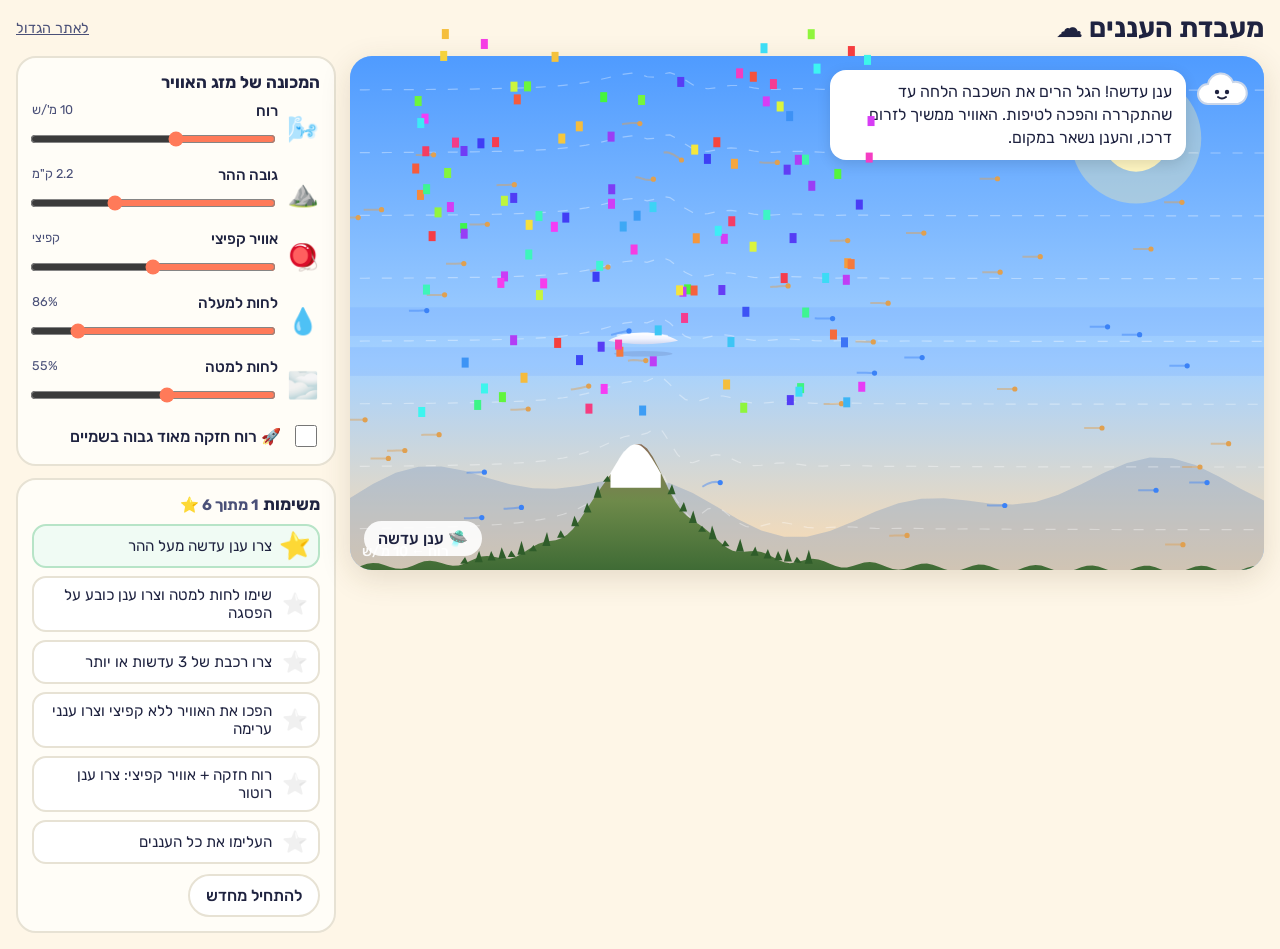
==== site/kids.html @ 24c7b1ba "Kids cloud lab, layer card, MicroHH experiment Co-Authored-By: claude-flow <ruv@ruv.net>" ====
<!doctype html>
<html lang="he" dir="rtl">
<head>
<meta charset="utf-8">
<meta name="viewport" content="width=device-width, initial-scale=1, viewport-fit=cover">
<title>מעבדת העננים לילדים</title>
<meta name="description" content="משחק: מזיזים רוח, הר ולחות ורואים איזה ענן נוצר. ענן עדשה, ענן כובע, רכבת עדשות וענני ערימה.">
<link rel="preconnect" href="https://fonts.googleapis.com"><link rel="preconnect" href="https://fonts.gstatic.com" crossorigin>
<link href="https://fonts.googleapis.com/css2?family=Rubik:wght@400;500;700&display=swap" rel="stylesheet">
<style>
  :root { --ink: #1f2340; --ink-2: #4a5078; --card: #fffdf7; --line: #e7e2d4; --accent: #ff7a59; --blue: #3b82f6; --ok: #22a06b; }
  * { box-sizing: border-box; }
  html, body { margin: 0; min-height: 100%; background: #fef6e7; color: var(--ink); font-family: 'Rubik', system-ui, sans-serif; }
  header { display: flex; align-items: center; gap: 12px; padding: 12px 16px; }
  header h1 { margin: 0; font-size: clamp(1.2rem, 3.6vw, 1.7rem); font-weight: 700; }
  header a { margin-inline-start: auto; color: var(--ink-2); font-size: .9rem; }
  main { display: grid; grid-template-columns: 1fr 320px; gap: 14px; padding: 0 16px 16px; }
  @media (max-width: 860px) { main { grid-template-columns: 1fr; } }
  .stage { position: relative; border-radius: 22px; overflow: hidden; box-shadow: 0 8px 30px rgb(80 60 20 / .15); background: #9ecbff; min-height: 300px; aspect-ratio: 16 / 9; }
  canvas { display: block; width: 100%; height: 100%; }
  .bubble { position: absolute; inset-inline-start: 14px; top: 14px; max-width: min(420px, 75%); display: flex; gap: 10px; align-items: flex-start; }
  .bubble .who { flex: none; width: 54px; height: 40px; animation: bob 3.2s ease-in-out infinite; }
  @keyframes bob { 50% { transform: translateY(-4px) scale(1.04, .97); } }
  @media (prefers-reduced-motion: reduce) { .bubble .who { animation: none; } }
  .bubble p { margin: 0; padding: 10px 14px; border-radius: 16px; background: #fff; font-size: 1rem; line-height: 1.45; box-shadow: 0 4px 14px rgb(0 0 0 / .12); }
  .found { position: absolute; inset-inline-end: 14px; bottom: 14px; padding: 8px 14px; border-radius: 999px; background: rgb(255 255 255 / .9); font-weight: 500; font-size: 1rem; }
  aside { display: grid; gap: 12px; align-content: start; }
  .card { background: var(--card); border: 2px solid var(--line); border-radius: 20px; padding: 14px; }
  .card h2 { margin: 0 0 10px; font-size: 1.05rem; }
  .ctl { display: grid; grid-template-columns: 34px 1fr; gap: 2px 8px; align-items: center; margin-bottom: 10px; }
  .ctl .ic { grid-row: span 2; font-size: 1.6rem; text-align: center; }
  .ctl label { font-weight: 500; font-size: .95rem; display: flex; justify-content: space-between; }
  .ctl label small { color: var(--ink-2); font-weight: 400; }
  input[type=range] { width: 100%; height: 30px; accent-color: var(--accent); }
  .switch { display: flex; align-items: center; gap: 10px; font-weight: 500; }
  .switch input { width: 22px; height: 22px; accent-color: var(--accent); }
  .missions { list-style: none; margin: 0; padding: 0; display: grid; gap: 8px; }
  .missions li { display: flex; gap: 10px; align-items: center; padding: 8px 10px; border-radius: 14px; background: #fff; border: 2px solid var(--line); font-size: .95rem; }
  .missions li .st { font-size: 1.3rem; filter: grayscale(1) opacity(.35); transition: filter .4s, transform .4s; }
  .missions li.done { border-color: #b7e4c7; background: #f0fbf4; }
  .missions li.done .st { filter: none; transform: scale(1.25) rotate(-10deg); }
  .row { display: flex; gap: 8px; flex-wrap: wrap; }
  button { font: inherit; border: 0; border-radius: 999px; padding: 10px 16px; background: var(--blue); color: #fff; font-weight: 500; cursor: pointer; }
  button.ghost { background: #fff; color: var(--ink); border: 2px solid var(--line); }
  .score { font-size: .95rem; color: var(--ink-2); }
  .confetti { position: fixed; inset: 0; pointer-events: none; z-index: 20; }
  :focus-visible { outline: 3px solid var(--accent); outline-offset: 2px; }
</style>
</head>
<body>
<header>
  <h1>מעבדת העננים ☁️</h1>
  <a href="./">לאתר הגדול</a>
</header>
<main>
  <section class="stage" aria-label="השמיים וההר">
    <canvas id="sky" role="img" aria-label="הר, רוח ועננים"></canvas>
    <div class="bubble"><svg class="who" viewBox="0 0 54 40" aria-hidden="true"><path d="M12 34a10 10 0 0 1 0-20 13 13 0 0 1 25-2 9 9 0 0 1 5 22Z" fill="#fff" stroke="#c9d6ea" stroke-width="2"/><circle cx="21" cy="22" r="2.2" fill="#1f2340"/><circle cx="31" cy="22" r="2.2" fill="#1f2340"/><path d="M22 27q4 3 8 0" stroke="#1f2340" stroke-width="2" fill="none" stroke-linecap="round"/></svg><p id="tip" aria-live="polite">שלום! אני ענני. הזיזו את הרוח וראו מה קורה לאוויר שעובר מעל ההר.</p></div>
    <div class="found" id="found" aria-live="polite"></div>
  </section>
  <aside>
    <div class="card">
      <h2>המכונה של מזג האוויר</h2>
      <div class="ctl"><span class="ic" aria-hidden="true">🌬️</span><label for="wind">רוח <small id="o-wind"></small></label><input id="wind" type="range" min="0" max="25" step="1" value="10"></div>
      <div class="ctl"><span class="ic" aria-hidden="true">⛰️</span><label for="hill">גובה ההר <small id="o-hill"></small></label><input id="hill" type="range" min="0.6" max="3" step="0.1" value="2.2"></div>
      <div class="ctl"><span class="ic" aria-hidden="true">🪀</span><label for="spring">אוויר קפיצי <small id="o-spring"></small></label><input id="spring" type="range" min="0" max="2" step="0.05" value="1"></div>
      <div class="ctl"><span class="ic" aria-hidden="true">💧</span><label for="up">לחות למעלה <small id="o-up"></small></label><input id="up" type="range" min="20" max="100" step="1" value="86"></div>
      <div class="ctl"><span class="ic" aria-hidden="true">🌫️</span><label for="low">לחות למטה <small id="o-low"></small></label><input id="low" type="range" min="20" max="100" step="1" value="55"></div>
      <label class="switch"><input id="jet" type="checkbox"> 🚀 רוח חזקה מאוד גבוה בשמיים</label>
    </div>
    <div class="card">
      <h2>משימות <span class="score" id="score"></span></h2>
      <ul class="missions" id="missions"></ul>
      <div class="row" style="margin-top:10px"><button class="ghost" id="reset" type="button">להתחיל מחדש</button></div>
    </div>
  </aside>
</main>
<canvas class="confetti" id="confetti" aria-hidden="true"></canvas>
<script type="module" src="js/kids.js"></script>
</body>
</html>
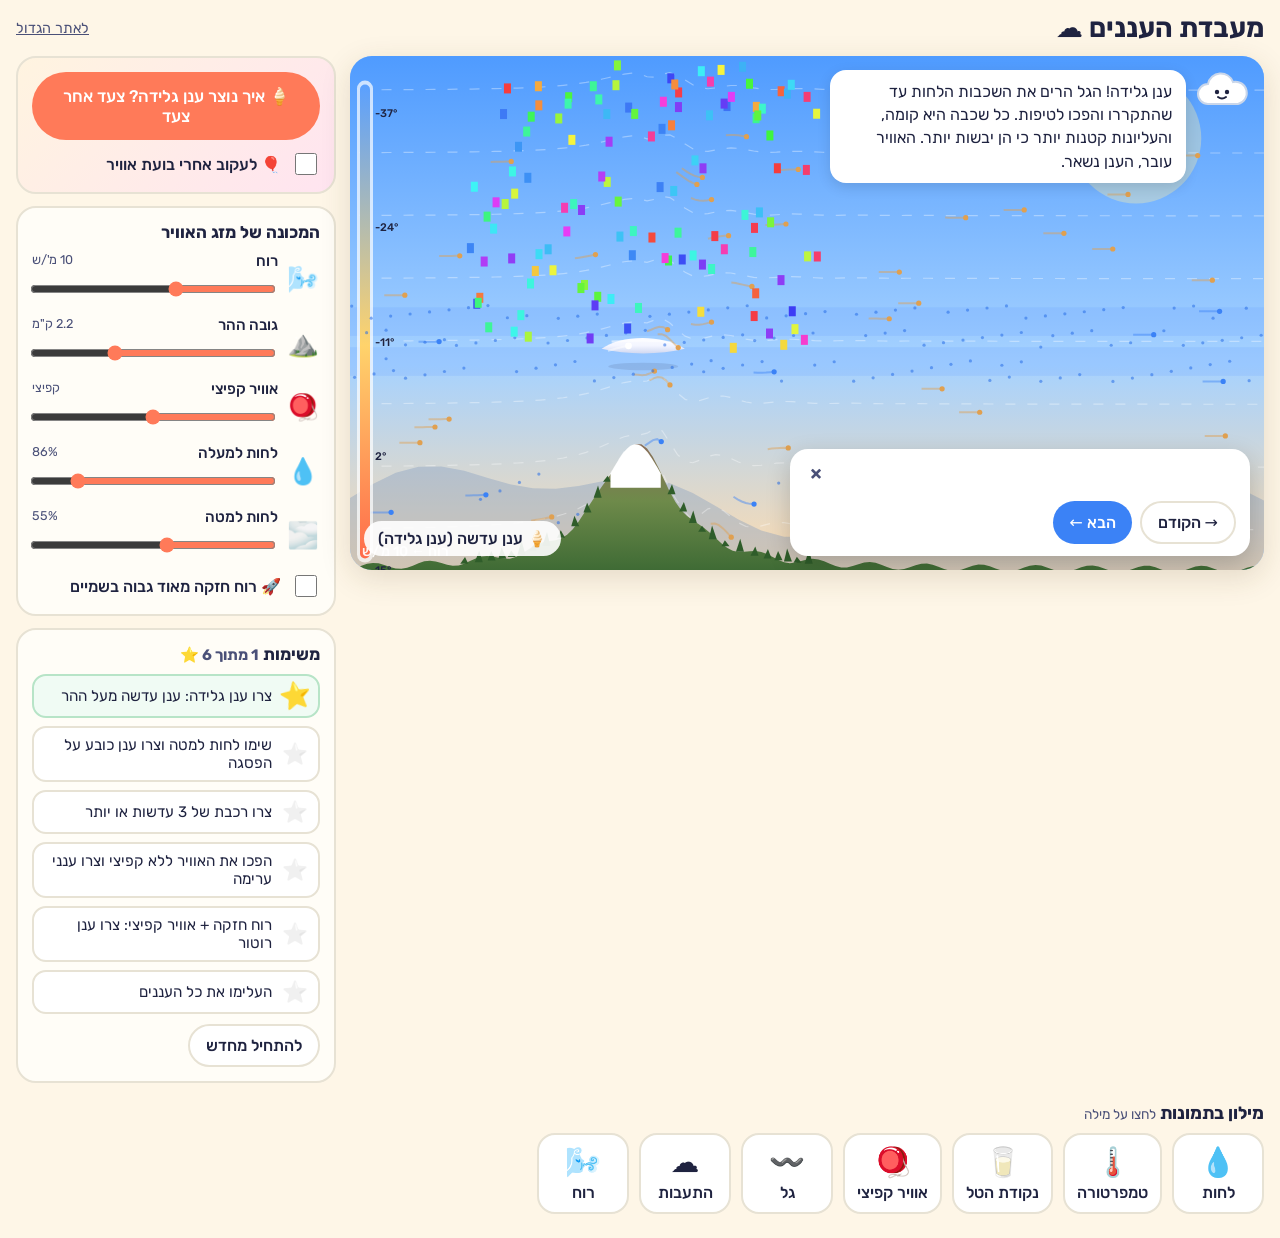
==== commit 67a49333: "CM1 3-D simulation in the prototype; kids lab learning features; GPU experiments Co-Authored-By: cla" ====
--- a/site/kids.html
+++ b/site/kids.html
@@ -43,6 +43,31 @@
   button { font: inherit; border: 0; border-radius: 999px; padding: 10px 16px; background: var(--blue); color: #fff; font-weight: 500; cursor: pointer; }
   button.ghost { background: #fff; color: var(--ink); border: 2px solid var(--line); }
   .score { font-size: .95rem; color: var(--ink-2); }
+  .hero { display: grid; gap: 10px; background: linear-gradient(135deg, #fff4e0, #ffe4f0); }
+  button.big { font-size: 1.05rem; padding: 14px 16px; background: var(--accent); }
+  .guide { position: absolute; inset-inline: 14px; bottom: 14px; max-width: 460px; margin-inline-end: auto; padding: 12px 14px; border-radius: 18px; background: #fff; box-shadow: 0 8px 24px rgb(0 0 0 / .18); display: grid; gap: 8px; animation: pop .35s ease both; }
+  @keyframes pop { from { transform: translateY(10px) scale(.97); opacity: 0; } }
+  .guide .gh { display: flex; align-items: center; gap: 8px; }
+  .guide .gh b { font-size: 1.1rem; } .guide .gh small { color: var(--ink-2); margin-inline-start: auto; }
+  .guide .x { background: none; color: var(--ink-2); padding: 0 6px; font-size: 1.3rem; }
+  .guide p { margin: 0; font-size: 1rem; line-height: 1.5; }
+  .stage:has(.guide:not([hidden])) .bubble { display: none; }
+  .words { padding: 0 16px 24px; }
+  .words h2 { font-size: 1.1rem; margin: 4px 0 10px; } .words h2 small { color: var(--ink-2); font-weight: 400; font-size: .85rem; }
+  .wl { display: flex; gap: 10px; flex-wrap: wrap; }
+  .wl button { display: grid; justify-items: center; gap: 4px; min-width: 92px; padding: 10px 12px; border-radius: 18px; background: #fff; color: var(--ink); border: 2px solid var(--line); font-weight: 500; }
+  .wl button[aria-pressed="true"] { border-color: var(--accent); background: #fff3ee; }
+  .wl .ic { font-size: 1.8rem; display: inline-block; }
+  .ic.hum { animation: drip 1.6s ease-in-out infinite; } @keyframes drip { 50% { transform: translateY(4px) scale(.92, 1.08); } }
+  .ic.temp { animation: shiver 2s ease-in-out infinite; } @keyframes shiver { 50% { transform: rotate(-8deg); } }
+  .ic.dew { animation: sweat 2.4s ease-in-out infinite; } @keyframes sweat { 50% { filter: drop-shadow(0 4px 0 #8cc4ff); } }
+  .ic.spring { animation: boing 1.2s cubic-bezier(.3,1.6,.5,1) infinite; } @keyframes boing { 50% { transform: scaleY(.7) translateY(4px); } }
+  .ic.wave { animation: wv 1.8s ease-in-out infinite; } @keyframes wv { 50% { transform: translateX(6px); } }
+  .ic.cond { animation: puffy 2.2s ease-in-out infinite; } @keyframes puffy { 50% { transform: scale(1.15); } }
+  .ic.wind { animation: gust 1.4s ease-in-out infinite; } @keyframes gust { 50% { transform: translateX(-6px) rotate(-6deg); } }
+  @media (prefers-reduced-motion: reduce) { .wl .ic { animation: none; } }
+  .wordbox { margin-top: 12px; padding: 12px 16px; border-radius: 18px; background: #fff; border: 2px solid var(--accent); max-width: 640px; animation: pop .3s ease both; }
+  .wordbox b { font-size: 1.1rem; } .wordbox p { margin: 4px 0 0; font-size: 1rem; line-height: 1.5; }
   .confetti { position: fixed; inset: 0; pointer-events: none; z-index: 20; }
   :focus-visible { outline: 3px solid var(--accent); outline-offset: 2px; }
 </style>
@@ -57,8 +82,17 @@
     <canvas id="sky" role="img" aria-label="הר, רוח ועננים"></canvas>
     <div class="bubble"><svg class="who" viewBox="0 0 54 40" aria-hidden="true"><path d="M12 34a10 10 0 0 1 0-20 13 13 0 0 1 25-2 9 9 0 0 1 5 22Z" fill="#fff" stroke="#c9d6ea" stroke-width="2"/><circle cx="21" cy="22" r="2.2" fill="#1f2340"/><circle cx="31" cy="22" r="2.2" fill="#1f2340"/><path d="M22 27q4 3 8 0" stroke="#1f2340" stroke-width="2" fill="none" stroke-linecap="round"/></svg><p id="tip" aria-live="polite">שלום! אני ענני. הזיזו את הרוח וראו מה קורה לאוויר שעובר מעל ההר.</p></div>
     <div class="found" id="found" aria-live="polite"></div>
+    <div class="guide" id="guide" role="dialog" aria-labelledby="gT" hidden>
+      <div class="gh"><b id="gT"></b><small id="gN"></small><button class="x" id="gClose" type="button" aria-label="סגירה">×</button></div>
+      <p id="gX"></p>
+      <div class="row"><button class="ghost" id="gPrev" type="button">→ הקודם</button><button id="gNext" type="button">הבא ←</button></div>
+    </div>
   </section>
   <aside>
+    <div class="card hero">
+      <button class="big" id="guideBtn" type="button">🍦 איך נוצר ענן גלידה? צעד אחר צעד</button>
+      <label class="switch"><input id="follow" type="checkbox"> 🎈 לעקוב אחרי בועת אוויר</label>
+    </div>
     <div class="card">
       <h2>המכונה של מזג האוויר</h2>
       <div class="ctl"><span class="ic" aria-hidden="true">🌬️</span><label for="wind">רוח <small id="o-wind"></small></label><input id="wind" type="range" min="0" max="25" step="1" value="10"></div>
@@ -75,6 +109,19 @@
     </div>
   </aside>
 </main>
+<section class="words" aria-label="מילון בתמונות">
+  <h2>מילון בתמונות <small>לחצו על מילה</small></h2>
+  <div class="wl">
+    <button type="button" data-w="hum"><span class="ic hum" aria-hidden="true">💧</span>לחות</button>
+    <button type="button" data-w="temp"><span class="ic temp" aria-hidden="true">🌡️</span>טמפרטורה</button>
+    <button type="button" data-w="dew"><span class="ic dew" aria-hidden="true">🥛</span>נקודת הטל</button>
+    <button type="button" data-w="spring"><span class="ic spring" aria-hidden="true">🪀</span>אוויר קפיצי</button>
+    <button type="button" data-w="wave"><span class="ic wave" aria-hidden="true">〰️</span>גל</button>
+    <button type="button" data-w="cond"><span class="ic cond" aria-hidden="true">☁️</span>התעבות</button>
+    <button type="button" data-w="wind"><span class="ic wind" aria-hidden="true">🌬️</span>רוח</button>
+  </div>
+  <div class="wordbox" id="wordBox" hidden><b id="wordT"></b><p id="wordX"></p></div>
+</section>
 <canvas class="confetti" id="confetti" aria-hidden="true"></canvas>
 <script type="module" src="js/kids.js"></script>
 </body>
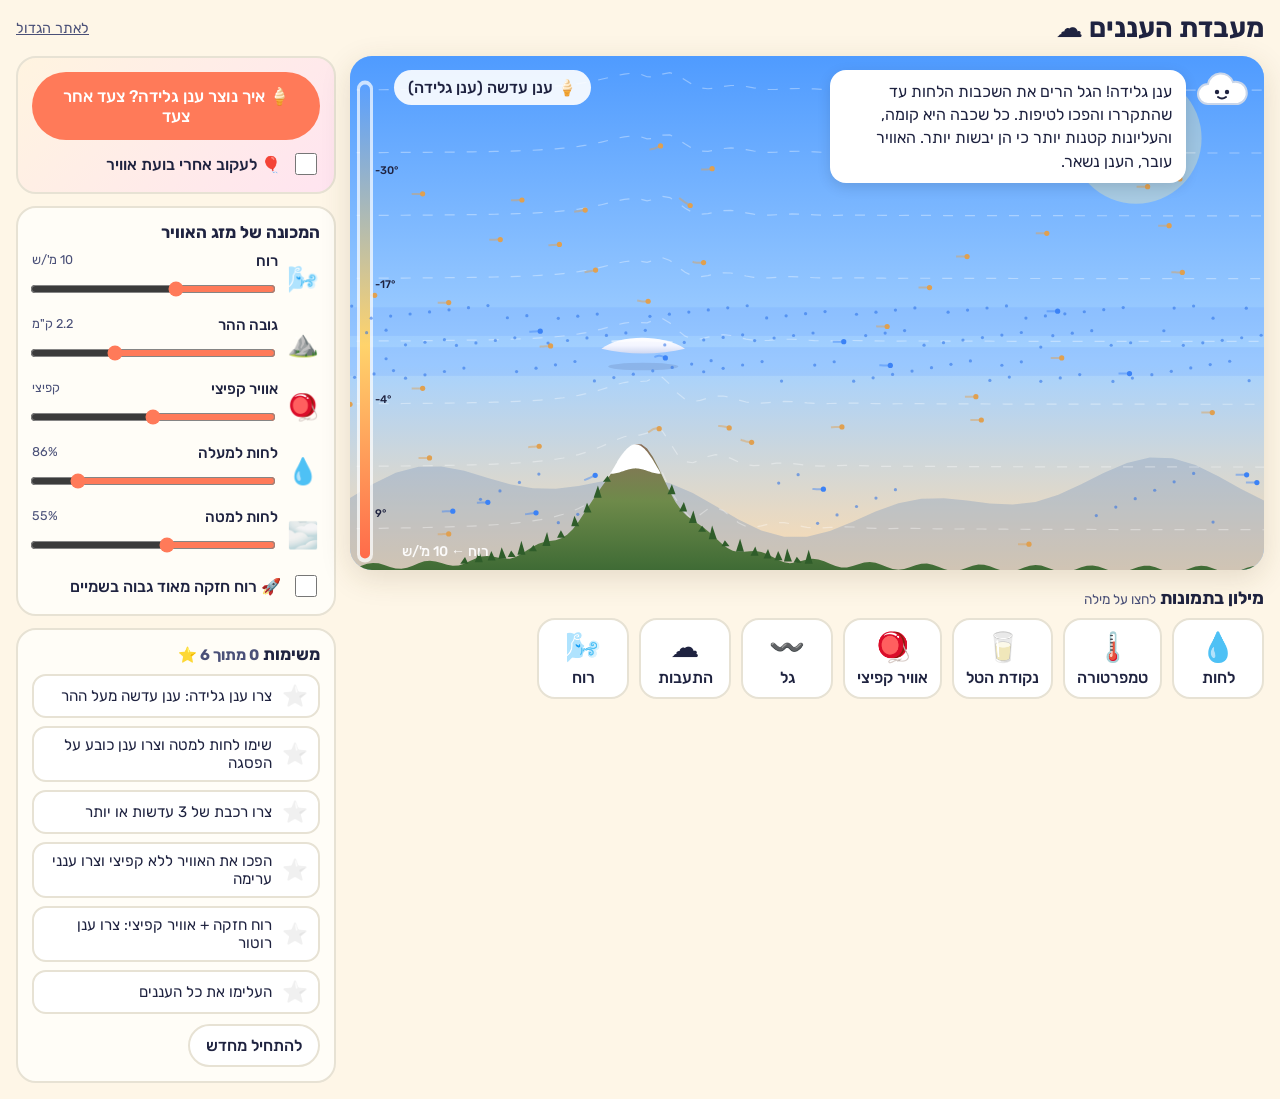
==== commit 50c66535: "Parcel on a CM1 streamline, tappable key and try-it per step, thermal step, kids page fixes" ====
--- a/site/kids.html
+++ b/site/kids.html
@@ -14,8 +14,9 @@
   header { display: flex; align-items: center; gap: 12px; padding: 12px 16px; }
   header h1 { margin: 0; font-size: clamp(1.2rem, 3.6vw, 1.7rem); font-weight: 700; }
   header a { margin-inline-start: auto; color: var(--ink-2); font-size: .9rem; }
-  main { display: grid; grid-template-columns: 1fr 320px; gap: 14px; padding: 0 16px 16px; }
-  @media (max-width: 860px) { main { grid-template-columns: 1fr; } }
+  main { display: grid; grid-template-columns: 1fr 320px; grid-template-rows: auto 1fr; gap: 14px; padding: 0 16px 16px; align-items: start; }
+  .stage { grid-column: 1; grid-row: 1; } main > aside { grid-column: 2; grid-row: 1 / span 2; } main > .words { grid-column: 1; grid-row: 2; padding: 0; }
+  @media (max-width: 860px) { main { grid-template-columns: 1fr; } .stage, main > aside, main > .words { grid-column: 1; grid-row: auto; } main > .words { order: 3; } }
   .stage { position: relative; border-radius: 22px; overflow: hidden; box-shadow: 0 8px 30px rgb(80 60 20 / .15); background: #9ecbff; min-height: 300px; aspect-ratio: 16 / 9; }
   canvas { display: block; width: 100%; height: 100%; }
   .bubble { position: absolute; inset-inline-start: 14px; top: 14px; max-width: min(420px, 75%); display: flex; gap: 10px; align-items: flex-start; }
@@ -23,7 +24,7 @@
   @keyframes bob { 50% { transform: translateY(-4px) scale(1.04, .97); } }
   @media (prefers-reduced-motion: reduce) { .bubble .who { animation: none; } }
   .bubble p { margin: 0; padding: 10px 14px; border-radius: 16px; background: #fff; font-size: 1rem; line-height: 1.45; box-shadow: 0 4px 14px rgb(0 0 0 / .12); }
-  .found { position: absolute; inset-inline-end: 14px; bottom: 14px; padding: 8px 14px; border-radius: 999px; background: rgb(255 255 255 / .9); font-weight: 500; font-size: 1rem; }
+  .found { position: absolute; inset-inline-end: 44px; top: 14px; z-index: 2; padding: 8px 14px; border-radius: 999px; background: rgb(255 255 255 / .9); font-weight: 500; font-size: 1rem; }
   aside { display: grid; gap: 12px; align-content: start; }
   .card { background: var(--card); border: 2px solid var(--line); border-radius: 20px; padding: 14px; }
   .card h2 { margin: 0 0 10px; font-size: 1.05rem; }
@@ -45,6 +46,7 @@
   .score { font-size: .95rem; color: var(--ink-2); }
   .hero { display: grid; gap: 10px; background: linear-gradient(135deg, #fff4e0, #ffe4f0); }
   button.big { font-size: 1.05rem; padding: 14px 16px; background: var(--accent); }
+  .guide[hidden], .found:empty { display: none; }
   .guide { position: absolute; inset-inline: 14px; bottom: 14px; max-width: 460px; margin-inline-end: auto; padding: 12px 14px; border-radius: 18px; background: #fff; box-shadow: 0 8px 24px rgb(0 0 0 / .18); display: grid; gap: 8px; animation: pop .35s ease both; }
   @keyframes pop { from { transform: translateY(10px) scale(.97); opacity: 0; } }
   .guide .gh { display: flex; align-items: center; gap: 8px; }
@@ -70,6 +72,8 @@
   .wordbox b { font-size: 1.1rem; } .wordbox p { margin: 4px 0 0; font-size: 1rem; line-height: 1.5; }
   .confetti { position: fixed; inset: 0; pointer-events: none; z-index: 20; }
   :focus-visible { outline: 3px solid var(--accent); outline-offset: 2px; }
+  /* phones: the picture keeps the screen width, and the guide sits under it instead of covering it */
+  @media (max-width: 860px) { .stage { aspect-ratio: auto; min-height: 0; } #sky { aspect-ratio: 4 / 3; height: auto; } .guide { position: relative; inset: auto; margin: 8px; max-width: none; box-shadow: none; } }
 </style>
 </head>
 <body>
@@ -108,20 +112,21 @@
       <div class="row" style="margin-top:10px"><button class="ghost" id="reset" type="button">להתחיל מחדש</button></div>
     </div>
   </aside>
+  <section class="words" aria-label="מילון בתמונות">
+    <h2>מילון בתמונות <small>לחצו על מילה</small></h2>
+    <div class="wl">
+      <button type="button" data-w="hum"><span class="ic hum" aria-hidden="true">💧</span>לחות</button>
+      <button type="button" data-w="temp"><span class="ic temp" aria-hidden="true">🌡️</span>טמפרטורה</button>
+      <button type="button" data-w="dew"><span class="ic dew" aria-hidden="true">🥛</span>נקודת הטל</button>
+      <button type="button" data-w="spring"><span class="ic spring" aria-hidden="true">🪀</span>אוויר קפיצי</button>
+      <button type="button" data-w="wave"><span class="ic wave" aria-hidden="true">〰️</span>גל</button>
+      <button type="button" data-w="cond"><span class="ic cond" aria-hidden="true">☁️</span>התעבות</button>
+      <button type="button" data-w="wind"><span class="ic wind" aria-hidden="true">🌬️</span>רוח</button>
+    </div>
+    <div class="wordbox" id="wordBox" hidden><b id="wordT"></b><p id="wordX"></p></div>
+  </section>
 </main>
-<section class="words" aria-label="מילון בתמונות">
-  <h2>מילון בתמונות <small>לחצו על מילה</small></h2>
-  <div class="wl">
-    <button type="button" data-w="hum"><span class="ic hum" aria-hidden="true">💧</span>לחות</button>
-    <button type="button" data-w="temp"><span class="ic temp" aria-hidden="true">🌡️</span>טמפרטורה</button>
-    <button type="button" data-w="dew"><span class="ic dew" aria-hidden="true">🥛</span>נקודת הטל</button>
-    <button type="button" data-w="spring"><span class="ic spring" aria-hidden="true">🪀</span>אוויר קפיצי</button>
-    <button type="button" data-w="wave"><span class="ic wave" aria-hidden="true">〰️</span>גל</button>
-    <button type="button" data-w="cond"><span class="ic cond" aria-hidden="true">☁️</span>התעבות</button>
-    <button type="button" data-w="wind"><span class="ic wind" aria-hidden="true">🌬️</span>רוח</button>
-  </div>
-  <div class="wordbox" id="wordBox" hidden><b id="wordT"></b><p id="wordX"></p></div>
-</section>
+
 <canvas class="confetti" id="confetti" aria-hidden="true"></canvas>
 <script type="module" src="js/kids.js"></script>
 </body>
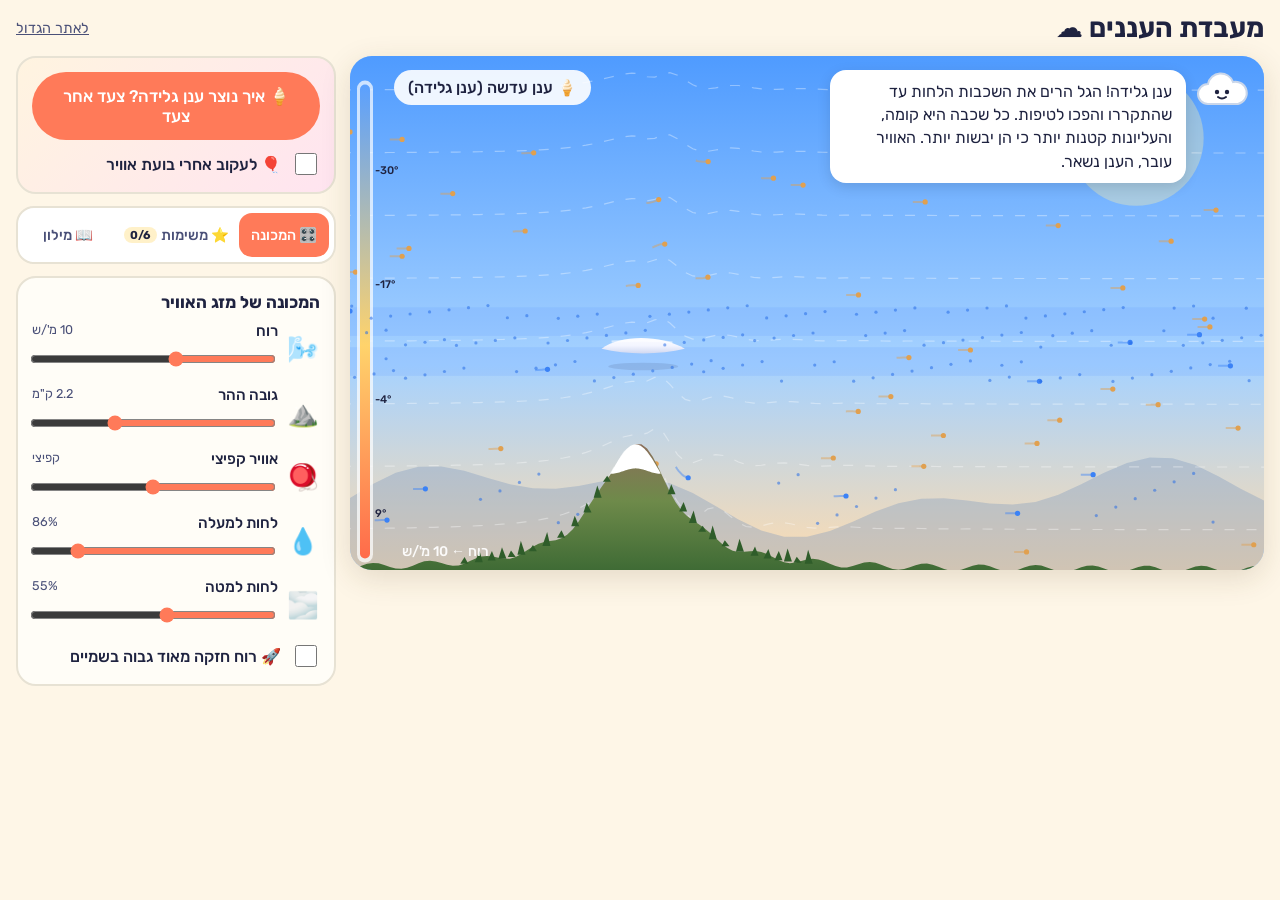
==== commit 3846db39: "CM1 what-if runs, kids page tabs, 3-D export script" ====
--- a/site/kids.html
+++ b/site/kids.html
@@ -15,7 +15,7 @@
   header h1 { margin: 0; font-size: clamp(1.2rem, 3.6vw, 1.7rem); font-weight: 700; }
   header a { margin-inline-start: auto; color: var(--ink-2); font-size: .9rem; }
   main { display: grid; grid-template-columns: 1fr 320px; grid-template-rows: auto 1fr; gap: 14px; padding: 0 16px 16px; align-items: start; }
-  .stage { grid-column: 1; grid-row: 1; } main > aside { grid-column: 2; grid-row: 1 / span 2; } main > .words { grid-column: 1; grid-row: 2; padding: 0; }
+  .stage { grid-column: 1; grid-row: 1; } main > aside { grid-column: 2; grid-row: 1; }
   @media (max-width: 860px) { main { grid-template-columns: 1fr; } .stage, main > aside, main > .words { grid-column: 1; grid-row: auto; } main > .words { order: 3; } }
   .stage { position: relative; border-radius: 22px; overflow: hidden; box-shadow: 0 8px 30px rgb(80 60 20 / .15); background: #9ecbff; min-height: 300px; aspect-ratio: 16 / 9; }
   canvas { display: block; width: 100%; height: 100%; }
@@ -74,6 +74,28 @@
   :focus-visible { outline: 3px solid var(--accent); outline-offset: 2px; }
   /* phones: the picture keeps the screen width, and the guide sits under it instead of covering it */
   @media (max-width: 860px) { .stage { aspect-ratio: auto; min-height: 0; } #sky { aspect-ratio: 4 / 3; height: auto; } .guide { position: relative; inset: auto; margin: 8px; max-width: none; box-shadow: none; } }
+
+  /* one screen: the picture, and beside it (under it on phones) three tabs: the machine, the missions, the glossary */
+  .tabs { display: grid; grid-template-columns: repeat(3, 1fr); gap: 6px; padding: 5px; border-radius: 18px; background: #fff; border: 2px solid var(--line); position: sticky; top: 6px; z-index: 5; }
+  .tabs button { min-height: 44px; border: 0; border-radius: 13px; background: transparent; color: var(--ink-2); font: inherit; font-weight: 500; font-size: .95rem; cursor: pointer; display: inline-flex; align-items: center; justify-content: center; gap: 4px; }
+  .tabs button[aria-selected="true"] { background: var(--accent); color: #fff; }
+  .tabs .badge { font-size: .72rem; padding: 1px 6px; border-radius: 999px; background: #fff1c9; color: var(--ink); }
+  .tabs .badge:empty { display: none; }
+  .tabs button.ping { animation: ping .9s ease 2; }
+  @keyframes ping { 50% { transform: scale(1.08); box-shadow: 0 0 0 6px rgb(255 200 80 / .5); } }
+  .panel[hidden] { display: none; }
+  main > aside { align-content: start; }
+  .words.panel .wl { gap: 8px; } .words.panel .wl button { min-width: 0; flex: 1 1 84px; padding: 8px 6px; }
+  .words.panel .wordbox { max-width: none; }
+  @media (min-width: 861px) { main > aside { grid-row: 1; max-height: calc(100vh - 80px); overflow: auto; } .stage { max-height: calc(100vh - 80px); } }
+
+  .tabs button { white-space: nowrap; font-size: .9rem; padding: 0 4px; }
+  /* phones: the tabs come straight under the picture so the missions and the glossary are in sight; the speech bubble and the found-cloud badge stay small and apart */
+  @media (max-width: 860px) {
+    main > aside > .tabs { order: -1; }
+    .bubble { position: relative; inset: auto; top: auto; max-width: none; margin: 8px; } .bubble p { font-size: .92rem; padding: 8px 11px; box-shadow: none; } .bubble .who { width: 40px; height: 30px; }  /* under the picture, not over it */
+    .found { top: 10px; bottom: auto; inset-inline-end: auto; inset-inline-start: 12px; font-size: .85rem; padding: 6px 11px; }  /* on the picture's top corner, clear of the bubble below */
+  }
 </style>
 </head>
 <body>
@@ -97,7 +119,12 @@
       <button class="big" id="guideBtn" type="button">🍦 איך נוצר ענן גלידה? צעד אחר צעד</button>
       <label class="switch"><input id="follow" type="checkbox"> 🎈 לעקוב אחרי בועת אוויר</label>
     </div>
-    <div class="card">
+    <div class="tabs" role="tablist" aria-label="מה עוד יש כאן">
+      <button type="button" role="tab" id="tab-machine" aria-controls="p-machine" aria-selected="true">🎛️ המכונה</button>
+      <button type="button" role="tab" id="tab-missions" aria-controls="p-missions" aria-selected="false">⭐ משימות <b class="badge" id="tabScore"></b></button>
+      <button type="button" role="tab" id="tab-words" aria-controls="p-words" aria-selected="false">📖 מילון</button>
+    </div>
+    <div class="card panel" role="tabpanel" id="p-machine" aria-labelledby="tab-machine">
       <h2>המכונה של מזג האוויר</h2>
       <div class="ctl"><span class="ic" aria-hidden="true">🌬️</span><label for="wind">רוח <small id="o-wind"></small></label><input id="wind" type="range" min="0" max="25" step="1" value="10"></div>
       <div class="ctl"><span class="ic" aria-hidden="true">⛰️</span><label for="hill">גובה ההר <small id="o-hill"></small></label><input id="hill" type="range" min="0.6" max="3" step="0.1" value="2.2"></div>
@@ -106,25 +133,26 @@
       <div class="ctl"><span class="ic" aria-hidden="true">🌫️</span><label for="low">לחות למטה <small id="o-low"></small></label><input id="low" type="range" min="20" max="100" step="1" value="55"></div>
       <label class="switch"><input id="jet" type="checkbox"> 🚀 רוח חזקה מאוד גבוה בשמיים</label>
     </div>
-    <div class="card">
+    <div class="card panel" role="tabpanel" id="p-missions" aria-labelledby="tab-missions" hidden>
       <h2>משימות <span class="score" id="score"></span></h2>
       <ul class="missions" id="missions"></ul>
       <div class="row" style="margin-top:10px"><button class="ghost" id="reset" type="button">להתחיל מחדש</button></div>
     </div>
+    <div class="card panel words" role="tabpanel" id="p-words" aria-labelledby="tab-words" hidden>
+      <h2>מילון בתמונות <small>לחצו על מילה</small></h2>
+      <div class="wl">
+          <button type="button" data-w="hum"><span class="ic hum" aria-hidden="true">💧</span>לחות</button>
+          <button type="button" data-w="temp"><span class="ic temp" aria-hidden="true">🌡️</span>טמפרטורה</button>
+          <button type="button" data-w="dew"><span class="ic dew" aria-hidden="true">🥛</span>נקודת הטל</button>
+          <button type="button" data-w="spring"><span class="ic spring" aria-hidden="true">🪀</span>אוויר קפיצי</button>
+          <button type="button" data-w="wave"><span class="ic wave" aria-hidden="true">〰️</span>גל</button>
+          <button type="button" data-w="cond"><span class="ic cond" aria-hidden="true">☁️</span>התעבות</button>
+          <button type="button" data-w="wind"><span class="ic wind" aria-hidden="true">🌬️</span>רוח</button>
+        </div>
+        <div class="wordbox" id="wordBox" hidden><b id="wordT"></b><p id="wordX"></p></div>
+    </div>
   </aside>
-  <section class="words" aria-label="מילון בתמונות">
-    <h2>מילון בתמונות <small>לחצו על מילה</small></h2>
-    <div class="wl">
-      <button type="button" data-w="hum"><span class="ic hum" aria-hidden="true">💧</span>לחות</button>
-      <button type="button" data-w="temp"><span class="ic temp" aria-hidden="true">🌡️</span>טמפרטורה</button>
-      <button type="button" data-w="dew"><span class="ic dew" aria-hidden="true">🥛</span>נקודת הטל</button>
-      <button type="button" data-w="spring"><span class="ic spring" aria-hidden="true">🪀</span>אוויר קפיצי</button>
-      <button type="button" data-w="wave"><span class="ic wave" aria-hidden="true">〰️</span>גל</button>
-      <button type="button" data-w="cond"><span class="ic cond" aria-hidden="true">☁️</span>התעבות</button>
-      <button type="button" data-w="wind"><span class="ic wind" aria-hidden="true">🌬️</span>רוח</button>
-    </div>
-    <div class="wordbox" id="wordBox" hidden><b id="wordT"></b><p id="wordX"></p></div>
-  </section>
+
 </main>
 
 <canvas class="confetti" id="confetti" aria-hidden="true"></canvas>
